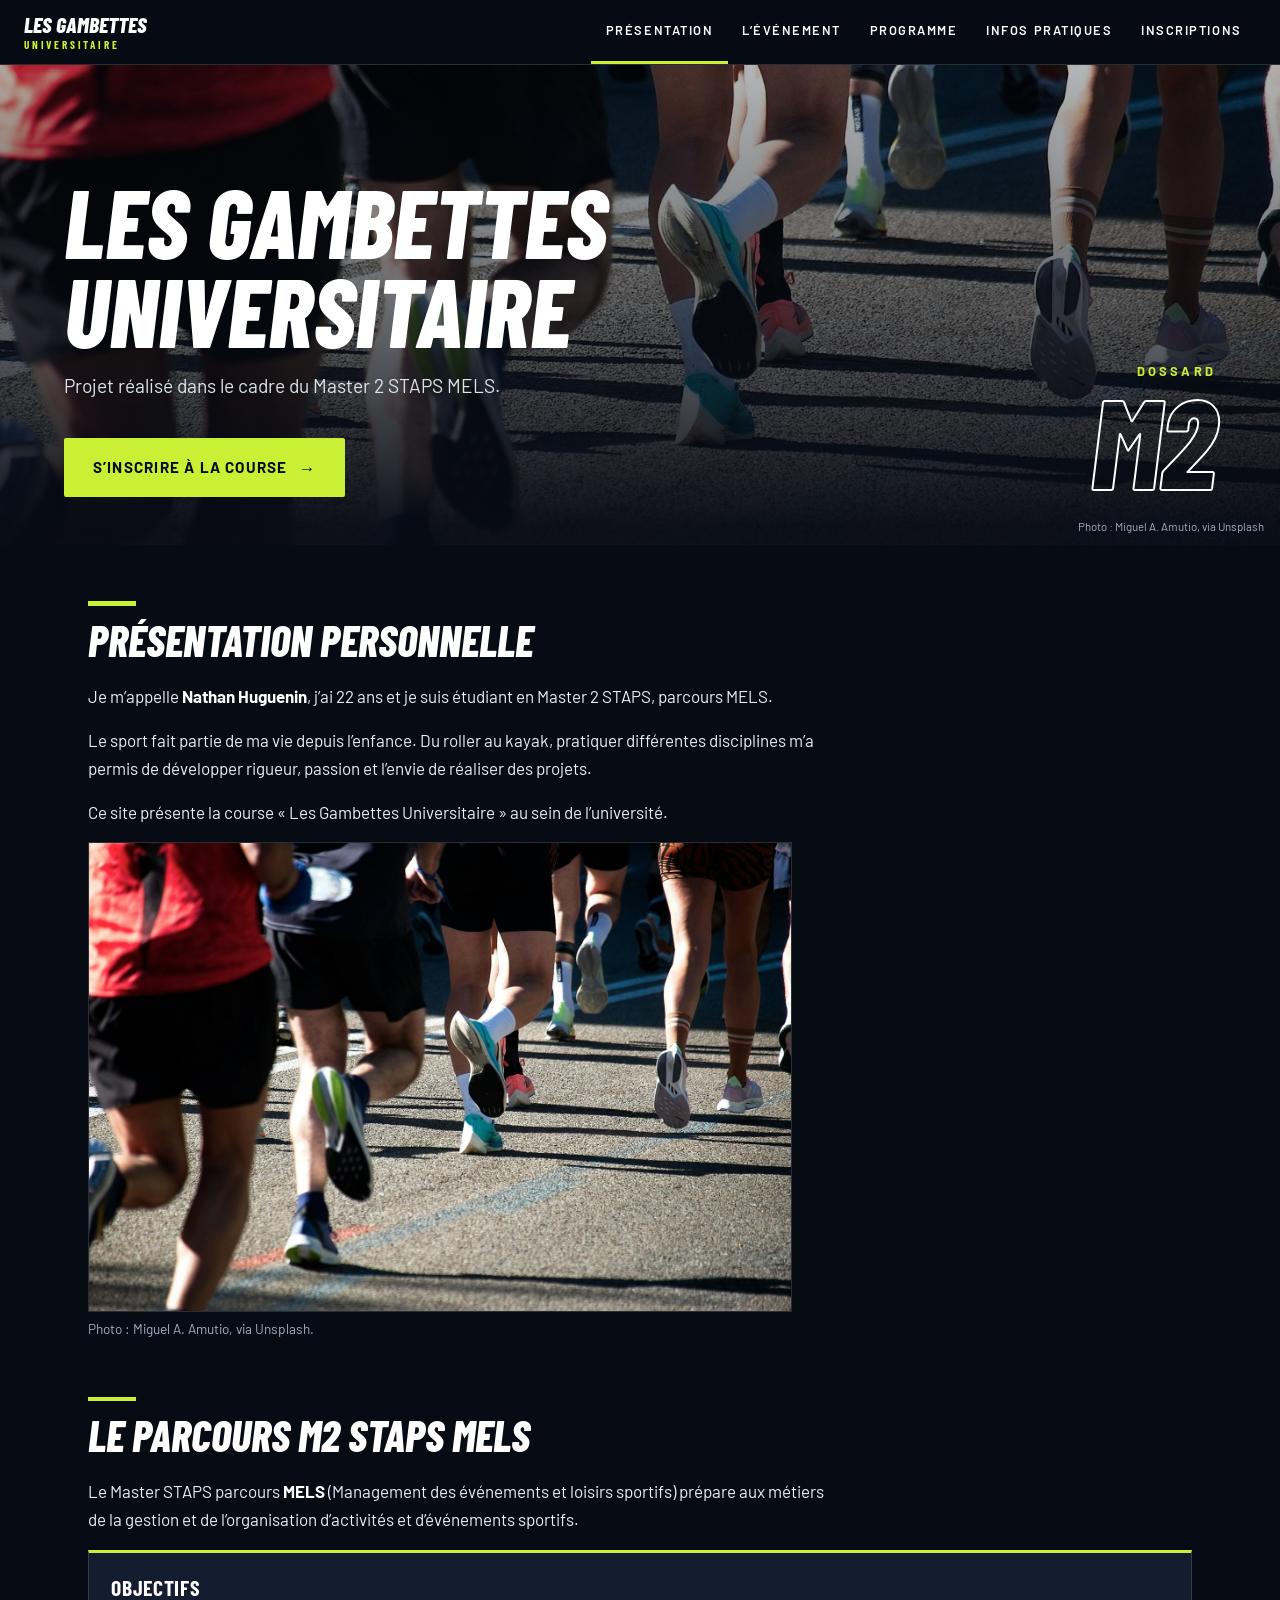
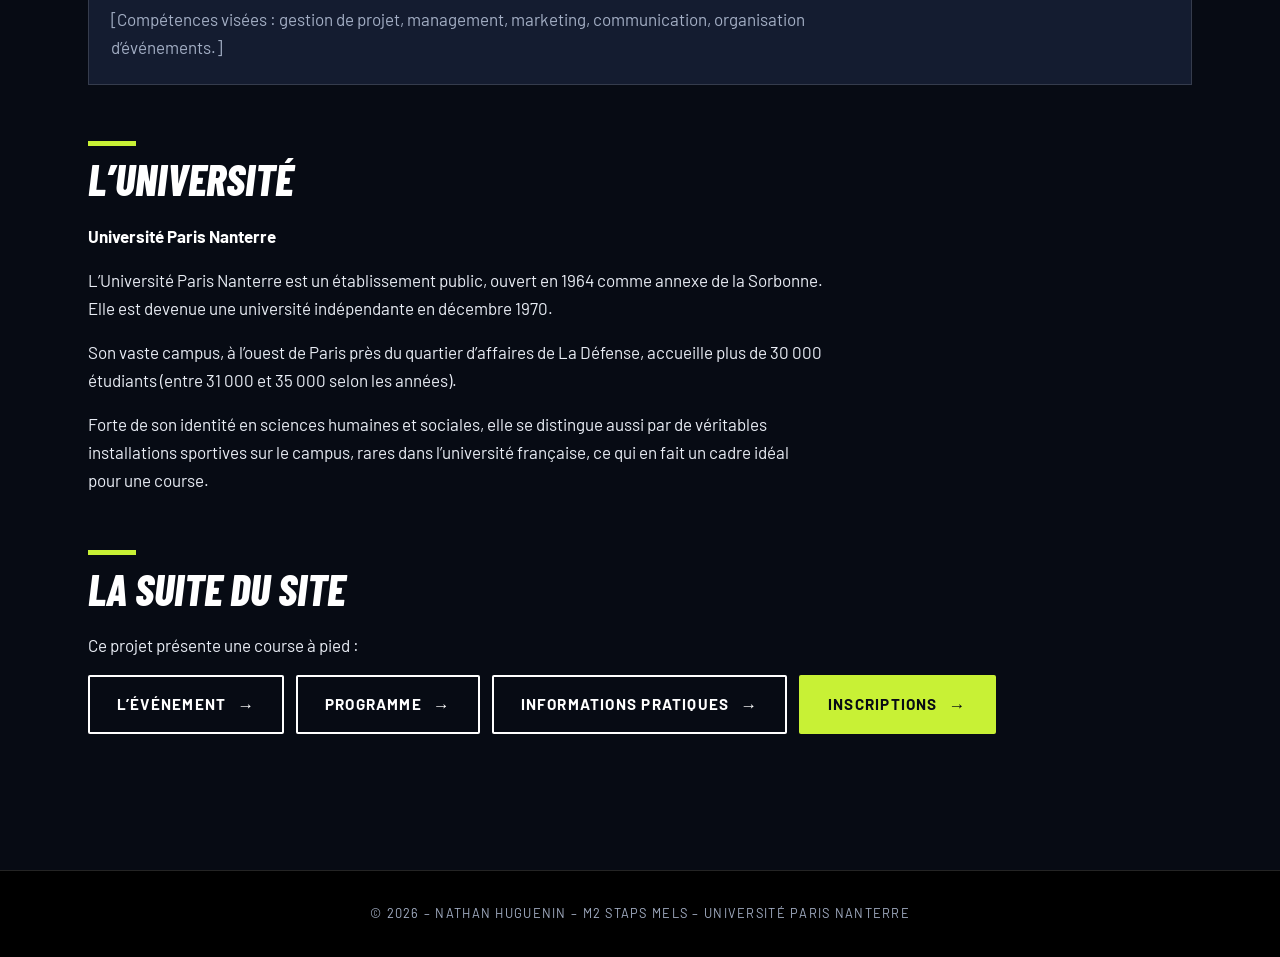
==== index.html @ 8e93e5b8 "Add files via upload" ====
<!DOCTYPE html>
<html lang="fr">
<head>
<meta charset="UTF-8">
<meta name="viewport" content="width=device-width, initial-scale=1">
<title>Présentation – Les Gambettes Universitaire</title>
<link rel="preconnect" href="https://fonts.googleapis.com">
<link rel="stylesheet" href="https://fonts.googleapis.com/css2?family=Barlow:wght@400;500;600&family=Barlow+Condensed:ital,wght@0,700;0,800;1,800&display=swap">
<link rel="stylesheet" href="style.css">
</head>
<body>
<nav class="nav" aria-label="Navigation principale"><a class="marque" href="index.html">Les Gambettes<span>Universitaire</span></a><ul>
<li><a href="index.html" aria-current="page">Présentation</a></li>
<li><a href="evenement.html">L’événement</a></li>
<li><a href="programme.html">Programme</a></li>
<li><a href="infos.html">Infos pratiques</a></li>
<li><a href="inscriptions.html">Inscriptions</a></li>
</ul></nav>
<header class="hero hero--index"><div class="hero-inner">
  <div>
    <h1>Les Gambettes Universitaire</h1>
    <p>Projet réalisé dans le cadre du Master 2 STAPS MELS.</p>
    <a class="bouton" href="inscriptions.html">S’inscrire à la course</a>
  </div>
  <div class="dossard" aria-hidden="true"><small>Dossard</small><strong>M2</strong></div>
</div>
  <p class="credit">Photo : Miguel A. Amutio, via Unsplash</p>
</header>
<main>
  <section id="etudiant">
    <h2>Présentation personnelle</h2>
    <p>Je m’appelle <strong>Nathan Huguenin</strong>, j’ai 22 ans et je suis étudiant en Master 2 STAPS, parcours MELS.</p>
    <p>Le sport fait partie de ma vie depuis l’enfance. Du roller au kayak, pratiquer différentes disciplines m’a permis de développer rigueur, passion et l’envie de réaliser des projets.</p>
    <p>Ce site présente la course «&nbsp;Les Gambettes Universitaire&nbsp;» au sein de l’université.</p>
    <figure class="figure">
      <img src="images/coureurs-photo.jpg" alt="Coureurs vus de dos pendant une course sur route" width="1600" height="1066">
      <figcaption>Photo : Miguel A. Amutio, via Unsplash.</figcaption>
    </figure>
  </section>
  <section id="formation">
    <h2>Le parcours M2 STAPS MELS</h2>
    <p>Le Master STAPS parcours <strong>MELS</strong> (Management des événements et loisirs sportifs) prépare aux métiers de la gestion et de l’organisation d’activités et d’événements sportifs.</p>
    <div class="grille">
      <div class="bloc"><h3>Objectifs</h3><p>[Compétences visées : gestion de projet, management, marketing, communication, organisation d’événements.]</p></div>
      
    </div>
  </section>
  <section id="universite">
    <h2>L’université</h2>
    <p><strong>Université Paris Nanterre</strong></p>
    <p>L’Université Paris Nanterre est un établissement public, ouvert en 1964 comme annexe de la Sorbonne. Elle est devenue une université indépendante en décembre 1970.</p>
    <p>Son vaste campus, à l’ouest de Paris près du quartier d’affaires de La Défense, accueille plus de 30&nbsp;000 étudiants (entre 31&nbsp;000 et 35&nbsp;000 selon les années).</p>
    <p>Forte de son identité en sciences humaines et sociales, elle se distingue aussi par de véritables installations sportives sur le campus, rares dans l’université française, ce qui en fait un cadre idéal pour une course.</p>
  </section>
  <section>
    <h2>La suite du site</h2>
    <p>Ce projet présente une course à pied&nbsp;:</p>
    <div class="boutons">
      <a class="bouton bouton--sec" href="evenement.html">L’événement</a>
      <a class="bouton bouton--sec" href="programme.html">Programme</a>
      <a class="bouton bouton--sec" href="infos.html">Informations pratiques</a>
      <a class="bouton" href="inscriptions.html">Inscriptions</a>
    </div>
  </section>
</main>
<footer>© 2026 – Nathan Huguenin – M2 STAPS MELS – Université Paris Nanterre</footer>
</body>
</html>
---- style.css ----
/* Les Gambettes Universitaire – direction artistique inspirée de l’UTMB :
   fond sombre, titres condensés en capitales italiques, grandes photos plein écran, accent « volt ». */
:root{
  --noir:#070B14; --nuit:#0E1526; --carte:#141C30; --trait:rgba(255,255,255,.14);
  --texte:#E9EDF5; --gris:#A3AEC4; --volt:#C8F135; --blanc:#FFFFFF;
  --titre:"Barlow Condensed","Arial Narrow",Arial,sans-serif;
  --corps:"Barlow","Helvetica Neue",Arial,sans-serif;
  color-scheme:dark;
}
*{box-sizing:border-box;margin:0;padding:0}
html{scroll-behavior:smooth}
body{font-family:var(--corps);font-size:1.0625rem;line-height:1.65;color:var(--texte);background:var(--noir)}
a{color:var(--volt)}
a:focus-visible,button:focus-visible,input:focus-visible,select:focus-visible{outline:3px solid var(--volt);outline-offset:3px}

/* Navigation */
.nav{position:sticky;top:0;z-index:20;display:flex;align-items:center;gap:2rem;flex-wrap:wrap;padding:0 1.5rem;
  background:rgba(7,11,20,.92);backdrop-filter:blur(8px);border-bottom:1px solid var(--trait)}
.marque{font-family:var(--titre);font-weight:800;font-style:italic;text-transform:uppercase;font-size:1.35rem;line-height:1;
  color:var(--blanc);text-decoration:none;padding:.85rem 0}
.marque span{display:block;margin-top:.2rem;font-style:normal;font-weight:700;font-size:.7rem;letter-spacing:.25em;color:var(--volt)}
.nav ul{list-style:none;display:flex;margin-left:auto;overflow-x:auto}
.nav li a{display:block;padding:1.25rem .9rem;color:var(--blanc);text-decoration:none;text-transform:uppercase;
  font-size:.8rem;font-weight:600;letter-spacing:.12em;white-space:nowrap;border-bottom:3px solid transparent}
.nav li a:hover{color:var(--volt)}
.nav li a[aria-current="page"]{border-bottom-color:var(--volt)}

/* En-tête plein écran avec photo */
.hero{position:relative;display:flex;align-items:flex-end;min-height:30rem;padding:5rem 1.5rem 3rem;color:var(--blanc);
  background:var(--nuit) center/cover no-repeat}
.hero::before{content:"";position:absolute;inset:0;
  background:linear-gradient(to top,rgba(7,11,20,.97) 4%,rgba(7,11,20,.6) 50%,rgba(7,11,20,.3))}
.hero--index{background-image:url(images/coureurs-photo.jpg)}
.hero--evenement{background-image:url(images/coureurs-vue-dessus.jpg);background-position:center 55%}
.hero--programme{background-image:url(images/arrivee-photo.jpg);background-position:center 35%}
.hero--infos{background-image:url(images/piste-athletisme.jpg)}
.hero--inscriptions{background-image:url(images/coureurs-ville.jpg);background-position:center 62%}
.hero-inner{position:relative;width:100%;max-width:72rem;margin:0 auto;display:flex;align-items:flex-end;justify-content:space-between;gap:2rem;flex-wrap:wrap}
.hero h1{font-family:var(--titre);font-weight:800;font-style:italic;text-transform:uppercase;
  font-size:clamp(2.8rem,8vw,6rem);line-height:.92;max-width:14ch}
.hero p{margin-top:1rem;max-width:36rem;font-size:1.2rem;color:#DDE3EE}
.hero .bouton{margin-top:1.25rem}
.dossard{text-align:right}
.dossard small{display:block;font-size:.8rem;font-weight:700;letter-spacing:.25em;text-transform:uppercase;color:var(--volt)}
.dossard strong{display:block;font-family:var(--titre);font-style:italic;font-weight:800;font-size:clamp(4.5rem,12vw,8rem);line-height:.9;
  color:transparent;-webkit-text-stroke:2px var(--blanc)}
.credit{position:absolute;right:1rem;bottom:.6rem;margin:0!important;font-size:.72rem!important;color:var(--gris)!important;z-index:1}

/* Contenu */
main{max-width:72rem;margin:0 auto;padding:3.5rem 1.5rem 5rem}
section{margin-bottom:3.5rem}
h2{font-family:var(--titre);font-weight:800;font-style:italic;text-transform:uppercase;font-size:clamp(1.9rem,4vw,2.7rem);line-height:1;margin-bottom:1.25rem;color:var(--blanc)}
h2::before{content:"";display:block;width:3rem;height:.3rem;margin-bottom:.8rem;background:var(--volt)}
h3{font-family:var(--titre);font-weight:700;text-transform:uppercase;letter-spacing:.03em;font-size:1.35rem;line-height:1.15;margin-bottom:.35rem;color:var(--blanc)}
p{max-width:46rem;margin-bottom:1rem}
p strong{color:var(--blanc)}
.grille{display:grid;grid-template-columns:repeat(auto-fit,minmax(16rem,1fr));gap:1.25rem}
.bloc{background:var(--carte);border:1px solid var(--trait);border-top:3px solid var(--volt);padding:1.4rem}
.bloc p{margin:0;color:var(--gris)}
.chiffres{display:grid;grid-template-columns:repeat(auto-fit,minmax(13rem,1fr));gap:1rem}
.chiffre{background:var(--carte);border:1px solid var(--trait);border-left:3px solid var(--volt);padding:1.1rem 1.25rem}
.chiffre strong{display:block;font-family:var(--titre);font-style:italic;font-weight:800;font-size:2.3rem;line-height:1.05;color:var(--blanc)}
.chiffre span{display:block;margin-top:.3rem;font-size:.82rem;text-transform:uppercase;letter-spacing:.08em;color:var(--gris)}
ul.liste{list-style:none;max-width:46rem;margin:0 0 1rem}
ul.liste li{position:relative;padding:.2rem 0 .2rem 1.6rem;margin-bottom:.35rem}
ul.liste li::before{content:"";position:absolute;left:0;top:.8rem;width:.6rem;height:.6rem;background:var(--volt)}
.don{font-size:1.25em;color:var(--volt)}

/* Programme : frise chronologique */
.deroule{list-style:none;border-left:3px solid var(--trait);margin-left:.5rem}
.deroule li{position:relative;padding:0 0 2rem 1.9rem}
.deroule li::before{content:"";position:absolute;left:-.8rem;top:.5rem;width:1.2rem;height:1.2rem;background:var(--volt);border:3px solid var(--noir)}
.deroule time{font-family:var(--titre);font-style:italic;font-weight:800;font-size:1.9rem;line-height:1.1;color:var(--volt)}
.deroule p{margin:0;color:var(--gris)}
.deroule .figure{margin:1rem 0 0}

/* Images */
.figure{margin:0 0 2rem;max-width:44rem}
.figure img{display:block;width:100%;height:auto;border:1px solid var(--trait)}
.figure figcaption{margin-top:.4rem;font-size:.85rem;color:var(--gris)}
.figure--medaille img{aspect-ratio:3/2;object-fit:cover;object-position:50% 45%}

/* Boutons */
.bouton{display:inline-flex;align-items:center;gap:.7rem;padding:1rem 1.8rem;border:0;border-radius:2px;cursor:pointer;
  font:inherit;font-weight:700;font-size:.95rem;text-transform:uppercase;letter-spacing:.08em;text-decoration:none;
  background:var(--volt);color:var(--noir)}
.bouton::after{content:"→";font-size:1.1em}
.bouton:hover{background:var(--blanc);color:var(--noir)}
.bouton--sec{background:transparent;color:var(--blanc);box-shadow:inset 0 0 0 2px var(--blanc)}
.bouton--sec:hover{background:var(--blanc);color:var(--noir)}
.boutons{display:flex;flex-wrap:wrap;gap:.75rem}

/* Formulaire */
.formulaire{max-width:36rem;padding:1.75rem;background:var(--carte);border:1px solid var(--trait);border-top:3px solid var(--volt)}
.formulaire .champ{margin-bottom:1.1rem}
.formulaire label,.formulaire legend{display:block;margin-bottom:.3rem;font-weight:600;color:var(--blanc)}
.formulaire input[type=text],.formulaire input[type=email],.formulaire input[type=date],.formulaire input[type=tel],.formulaire select{
  width:100%;padding:.7rem .8rem;font:inherit;color:var(--blanc);background:var(--noir);border:2px solid #2A3550;border-radius:2px}
.formulaire input:focus,.formulaire select:focus{border-color:var(--volt)}
.formulaire fieldset{border:0;margin-bottom:1.1rem}
.formulaire .choix label{display:flex;gap:.6rem;align-items:center;margin-bottom:.4rem;font-weight:400;color:var(--texte)}
.formulaire input[type=radio],.formulaire input[type=checkbox]{accent-color:var(--volt);width:1.1rem;height:1.1rem}

footer{padding:2rem 1.5rem;text-align:center;font-size:.8rem;text-transform:uppercase;letter-spacing:.1em;color:var(--gris);background:#000;border-top:1px solid var(--trait)}

@media (max-width:40rem){
  .nav{gap:0}.nav ul{margin-left:0;width:100%}
  .hero{min-height:26rem;padding:4rem 1.25rem 2.5rem}
  .dossard{text-align:left}
}
@media (prefers-reduced-motion:reduce){html{scroll-behavior:auto}}
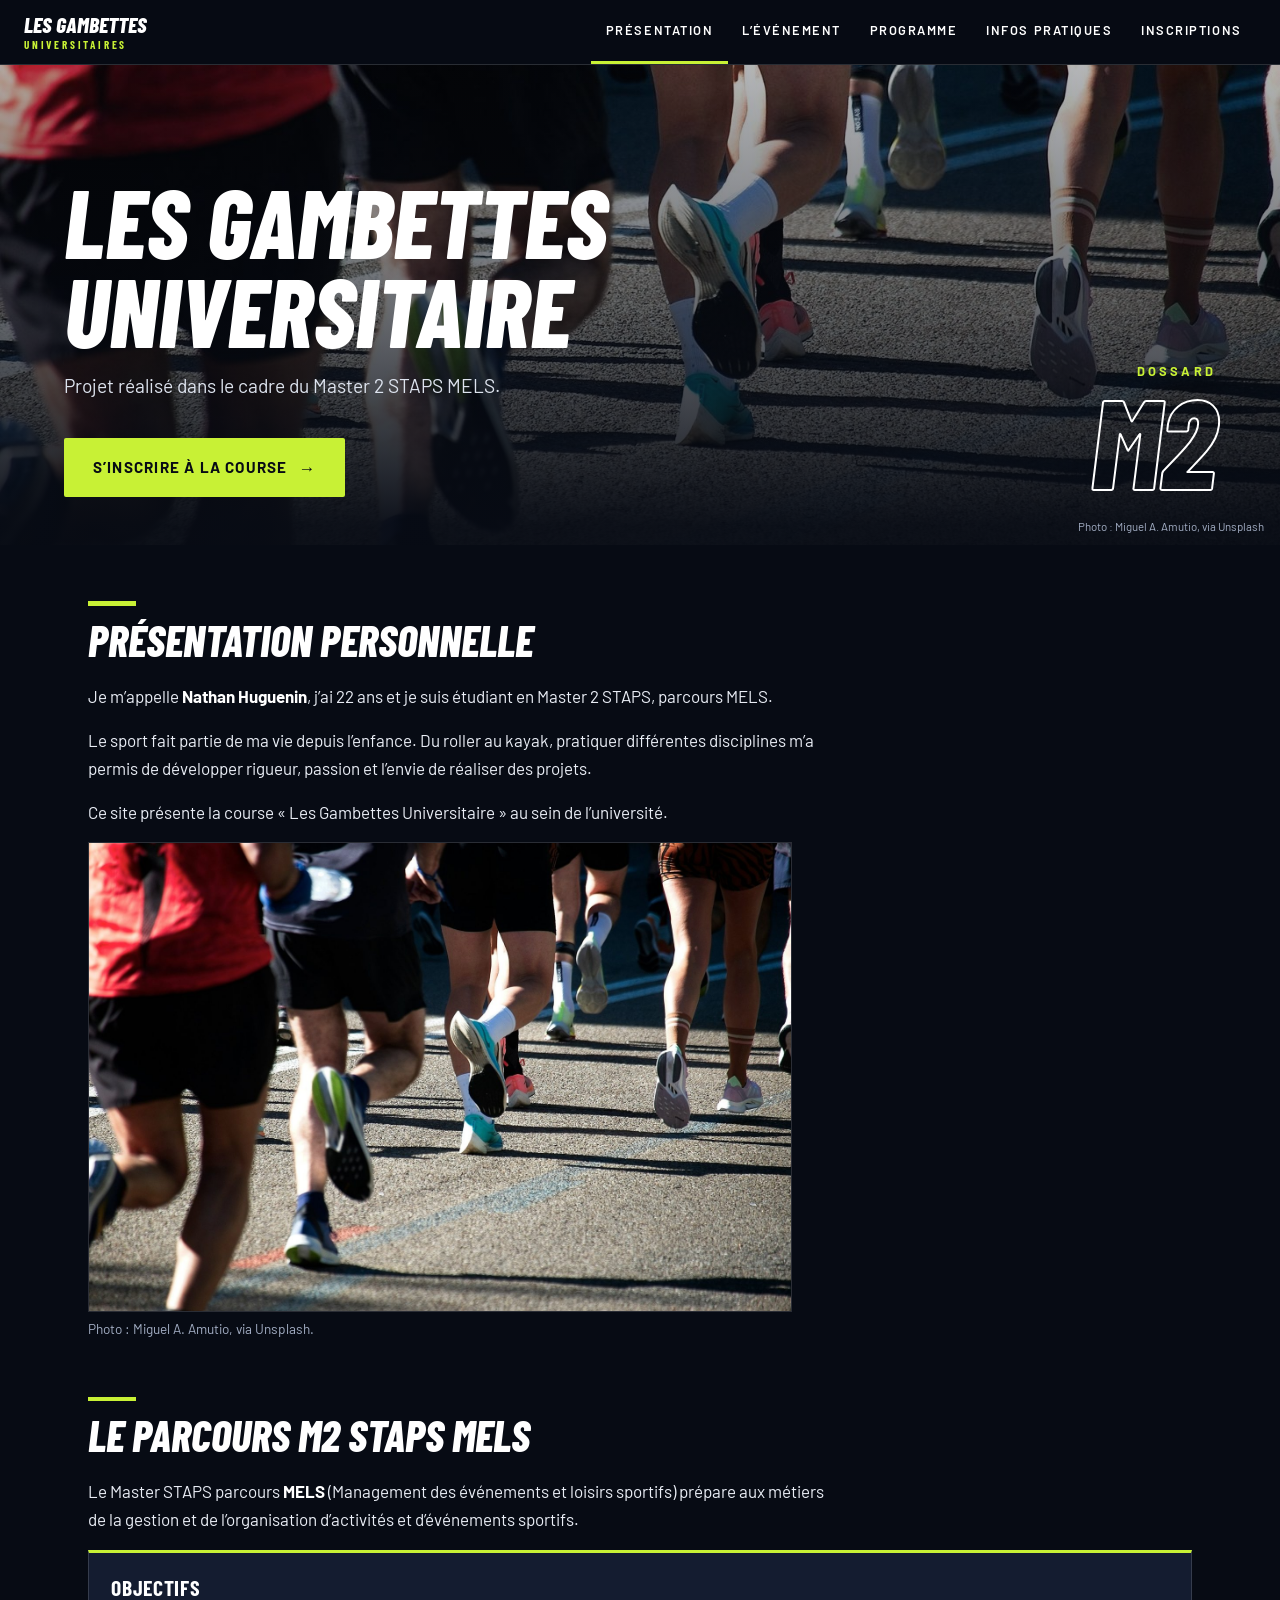
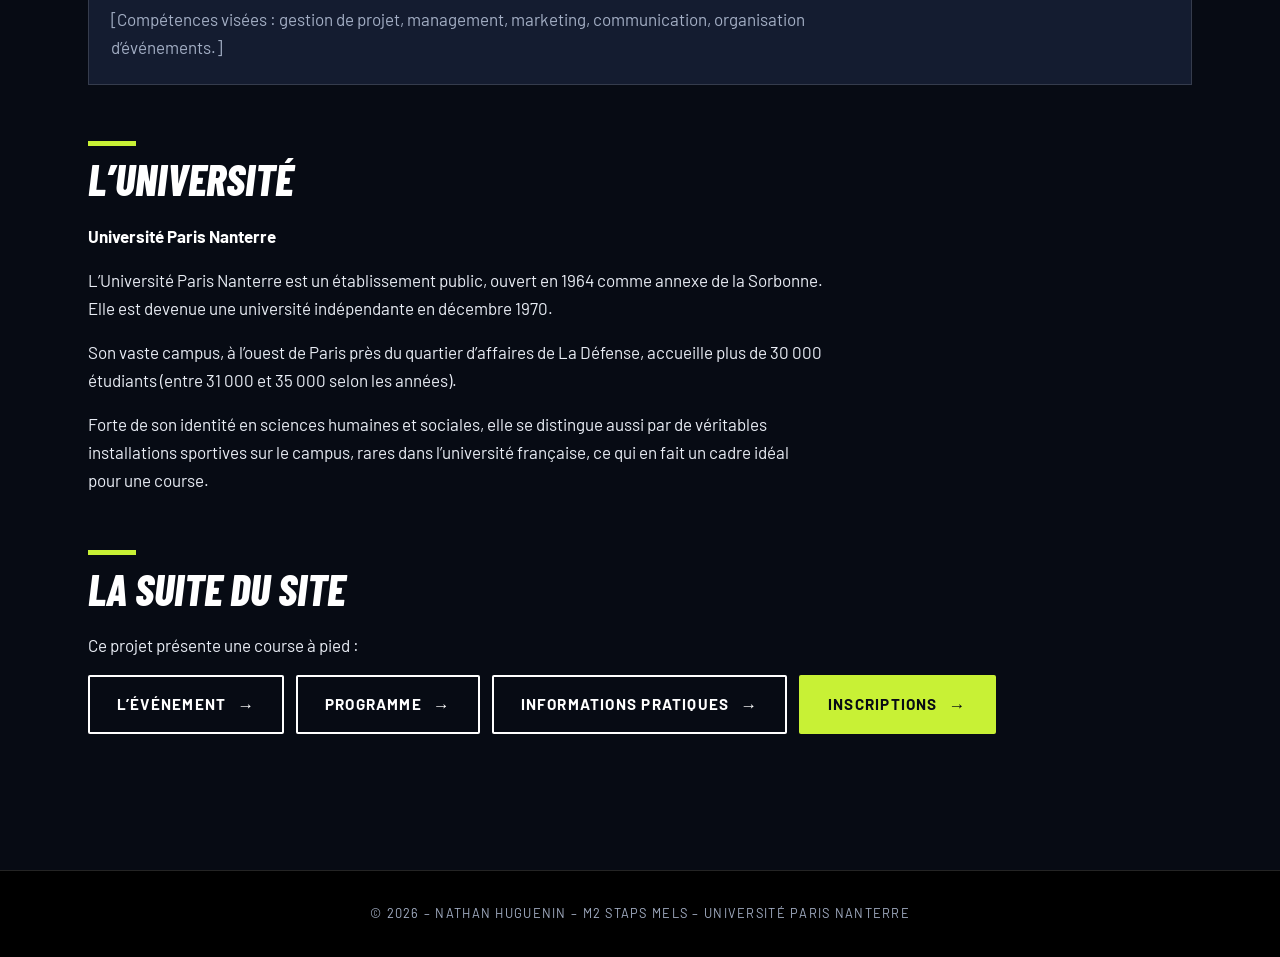
==== commit f2a34d9f: "Add files via upload" ====
--- a/index.html
+++ b/index.html
@@ -3,13 +3,13 @@
 <head>
 <meta charset="UTF-8">
 <meta name="viewport" content="width=device-width, initial-scale=1">
-<title>Présentation – Les Gambettes Universitaire</title>
+<title>Présentation – Les Gambettes Universitaires</title>
 <link rel="preconnect" href="https://fonts.googleapis.com">
 <link rel="stylesheet" href="https://fonts.googleapis.com/css2?family=Barlow:wght@400;500;600&family=Barlow+Condensed:ital,wght@0,700;0,800;1,800&display=swap">
 <link rel="stylesheet" href="style.css">
 </head>
 <body>
-<nav class="nav" aria-label="Navigation principale"><a class="marque" href="index.html">Les Gambettes<span>Universitaire</span></a><ul>
+<nav class="nav" aria-label="Navigation principale"><a class="marque" href="index.html">Les Gambettes<span>Universitaires</span></a><ul>
 <li><a href="index.html" aria-current="page">Présentation</a></li>
 <li><a href="evenement.html">L’événement</a></li>
 <li><a href="programme.html">Programme</a></li>
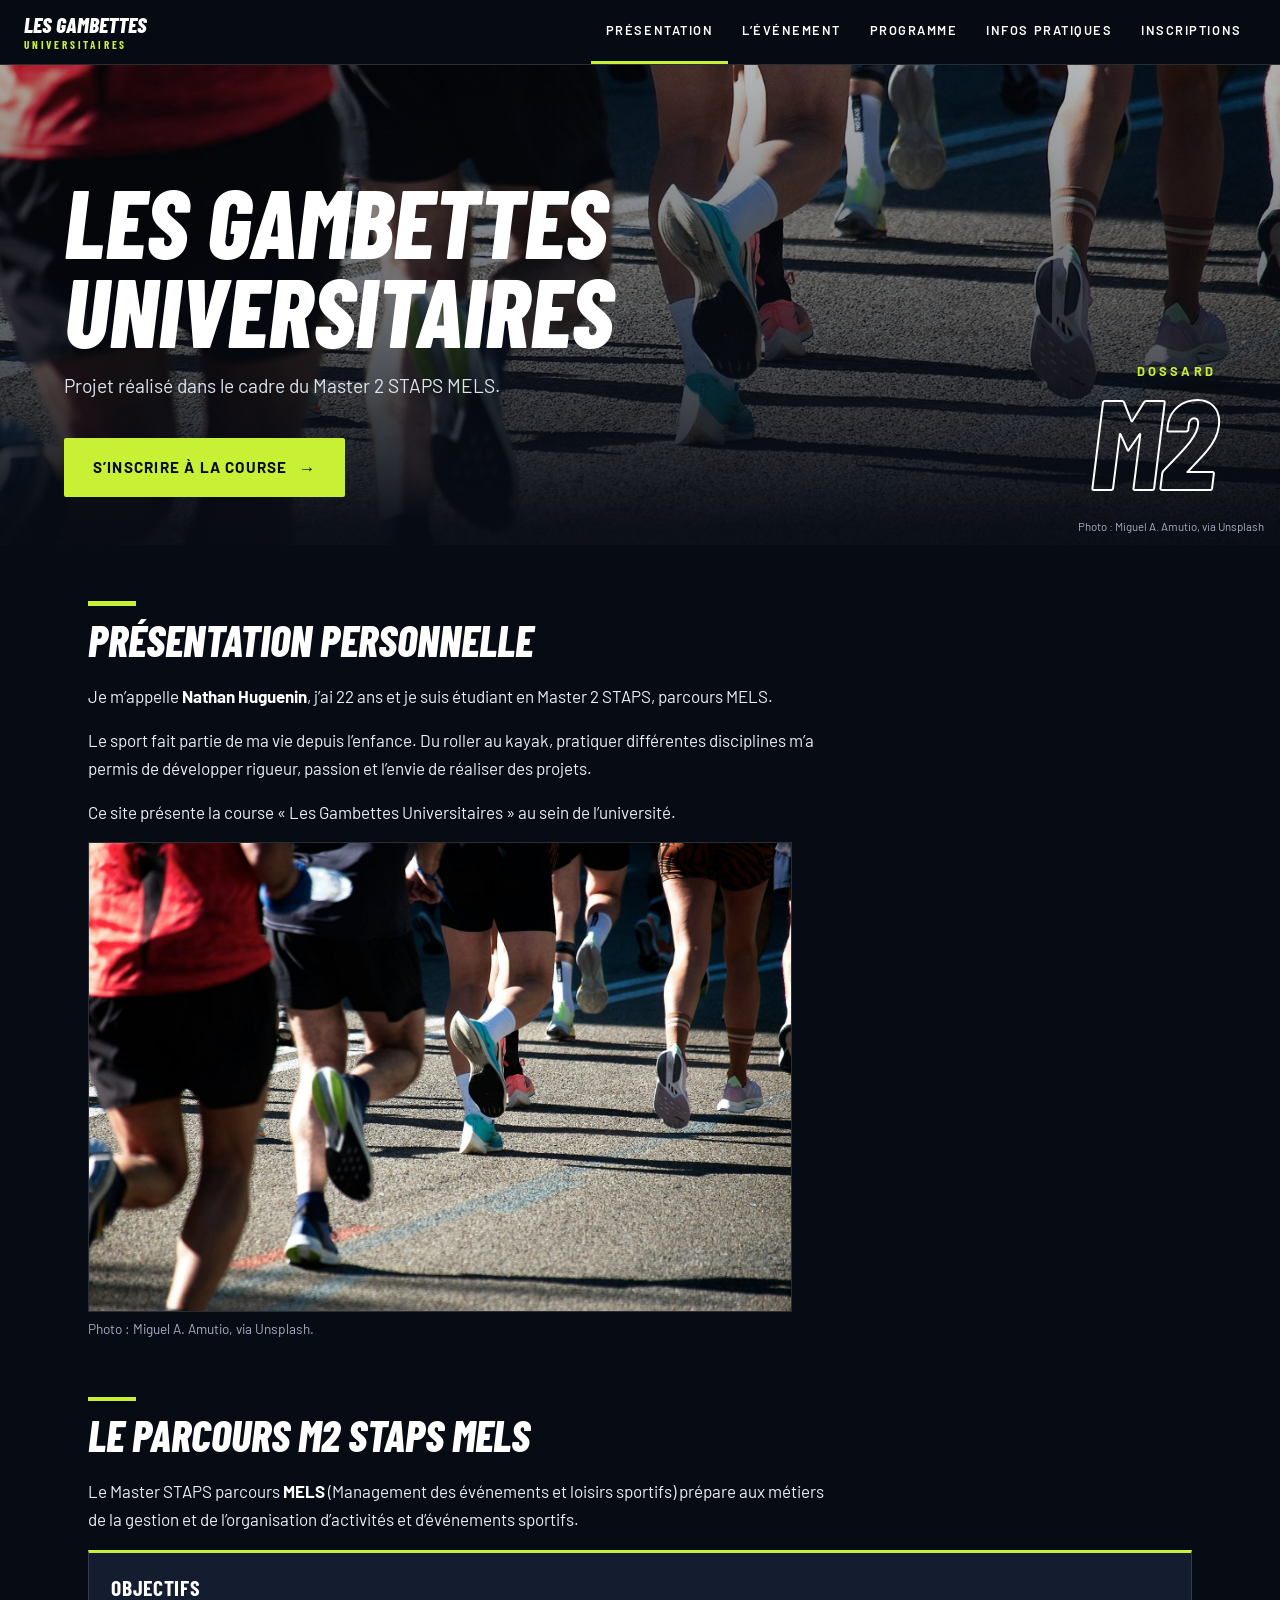
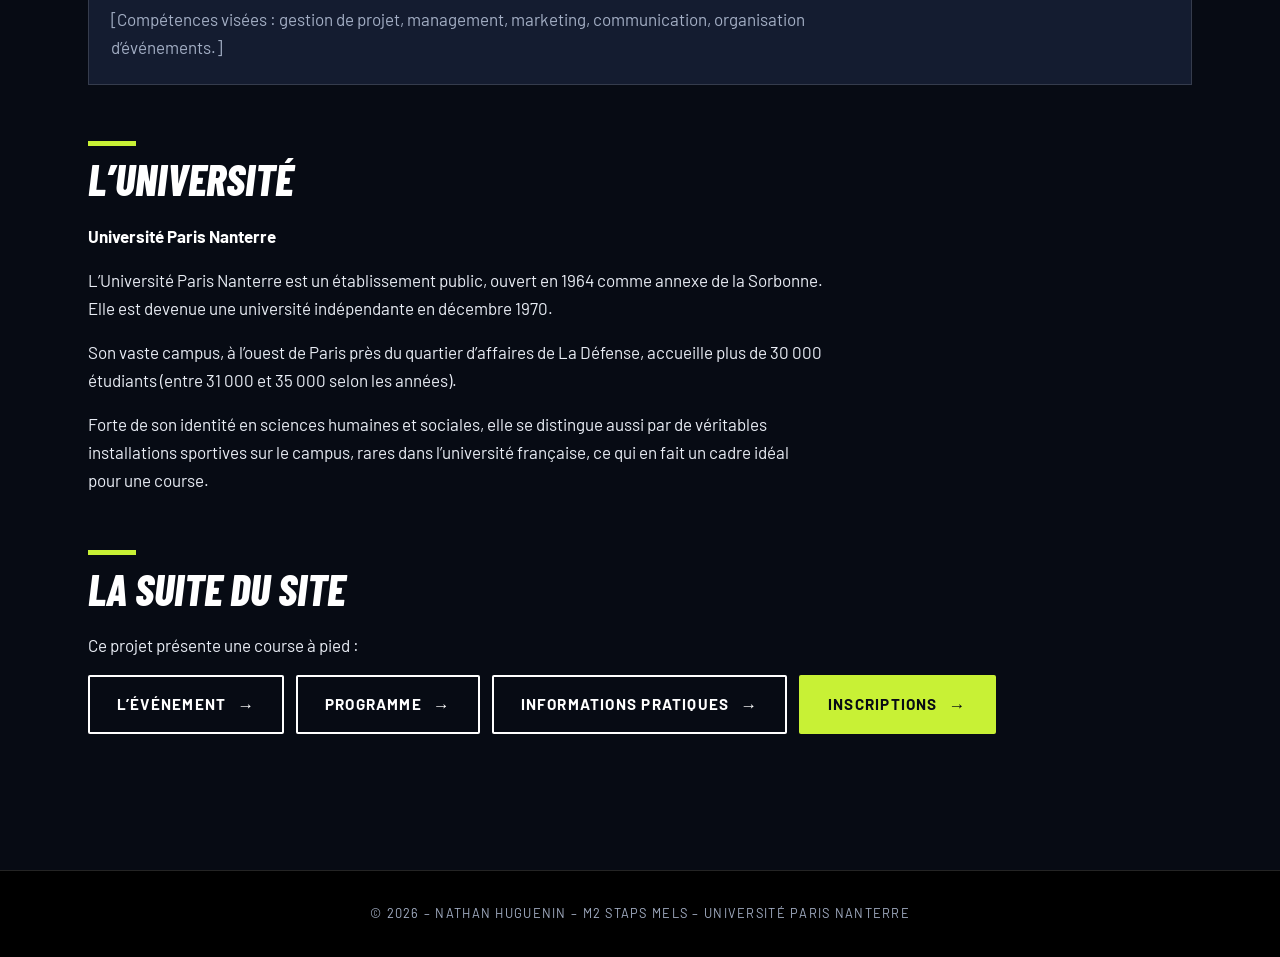
==== commit 28617aeb: "Add files via upload" ====
--- a/index.html
+++ b/index.html
@@ -18,7 +18,7 @@
 </ul></nav>
 <header class="hero hero--index"><div class="hero-inner">
   <div>
-    <h1>Les Gambettes Universitaire</h1>
+    <h1>Les Gambettes Universitaires</h1>
     <p>Projet réalisé dans le cadre du Master 2 STAPS MELS.</p>
     <a class="bouton" href="inscriptions.html">S’inscrire à la course</a>
   </div>
@@ -31,7 +31,7 @@
     <h2>Présentation personnelle</h2>
     <p>Je m’appelle <strong>Nathan Huguenin</strong>, j’ai 22 ans et je suis étudiant en Master 2 STAPS, parcours MELS.</p>
     <p>Le sport fait partie de ma vie depuis l’enfance. Du roller au kayak, pratiquer différentes disciplines m’a permis de développer rigueur, passion et l’envie de réaliser des projets.</p>
-    <p>Ce site présente la course «&nbsp;Les Gambettes Universitaire&nbsp;» au sein de l’université.</p>
+    <p>Ce site présente la course «&nbsp;Les Gambettes Universitaires&nbsp;» au sein de l’université.</p>
     <figure class="figure">
       <img src="images/coureurs-photo.jpg" alt="Coureurs vus de dos pendant une course sur route" width="1600" height="1066">
       <figcaption>Photo : Miguel A. Amutio, via Unsplash.</figcaption>
